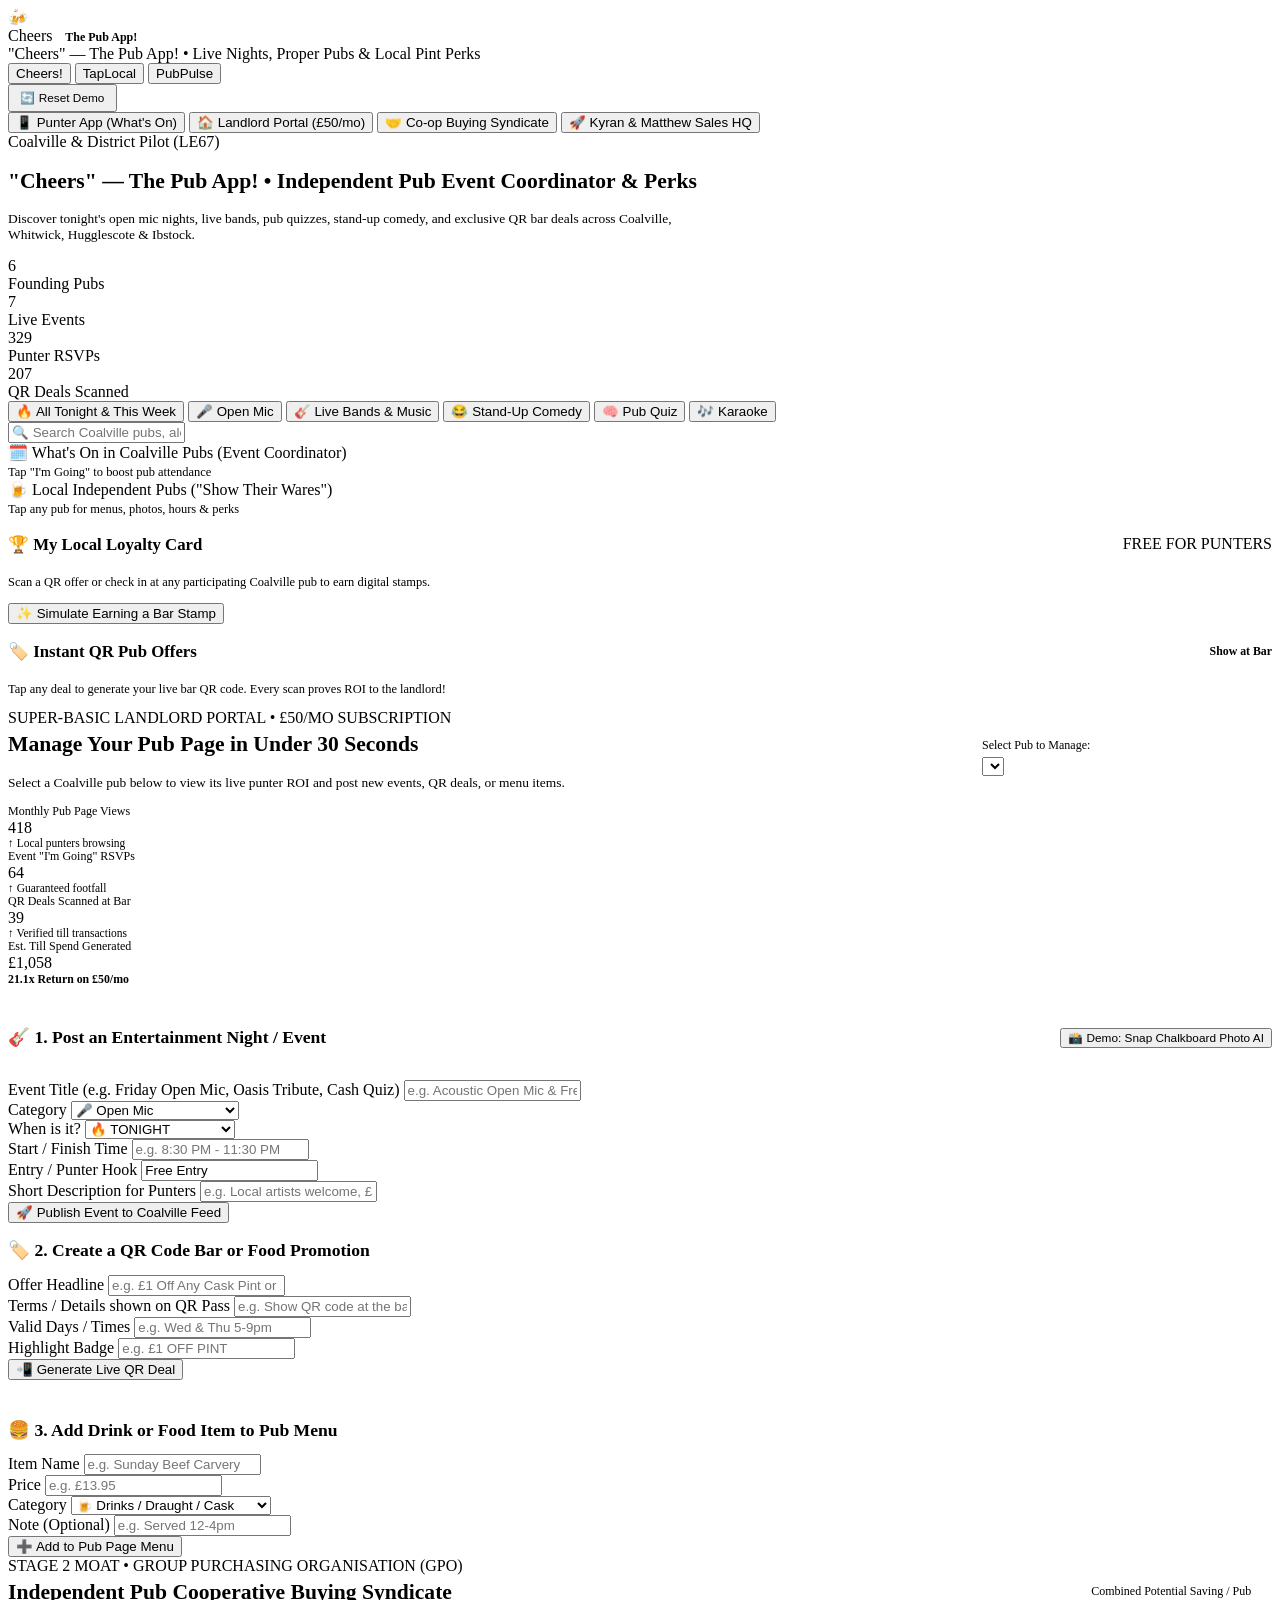
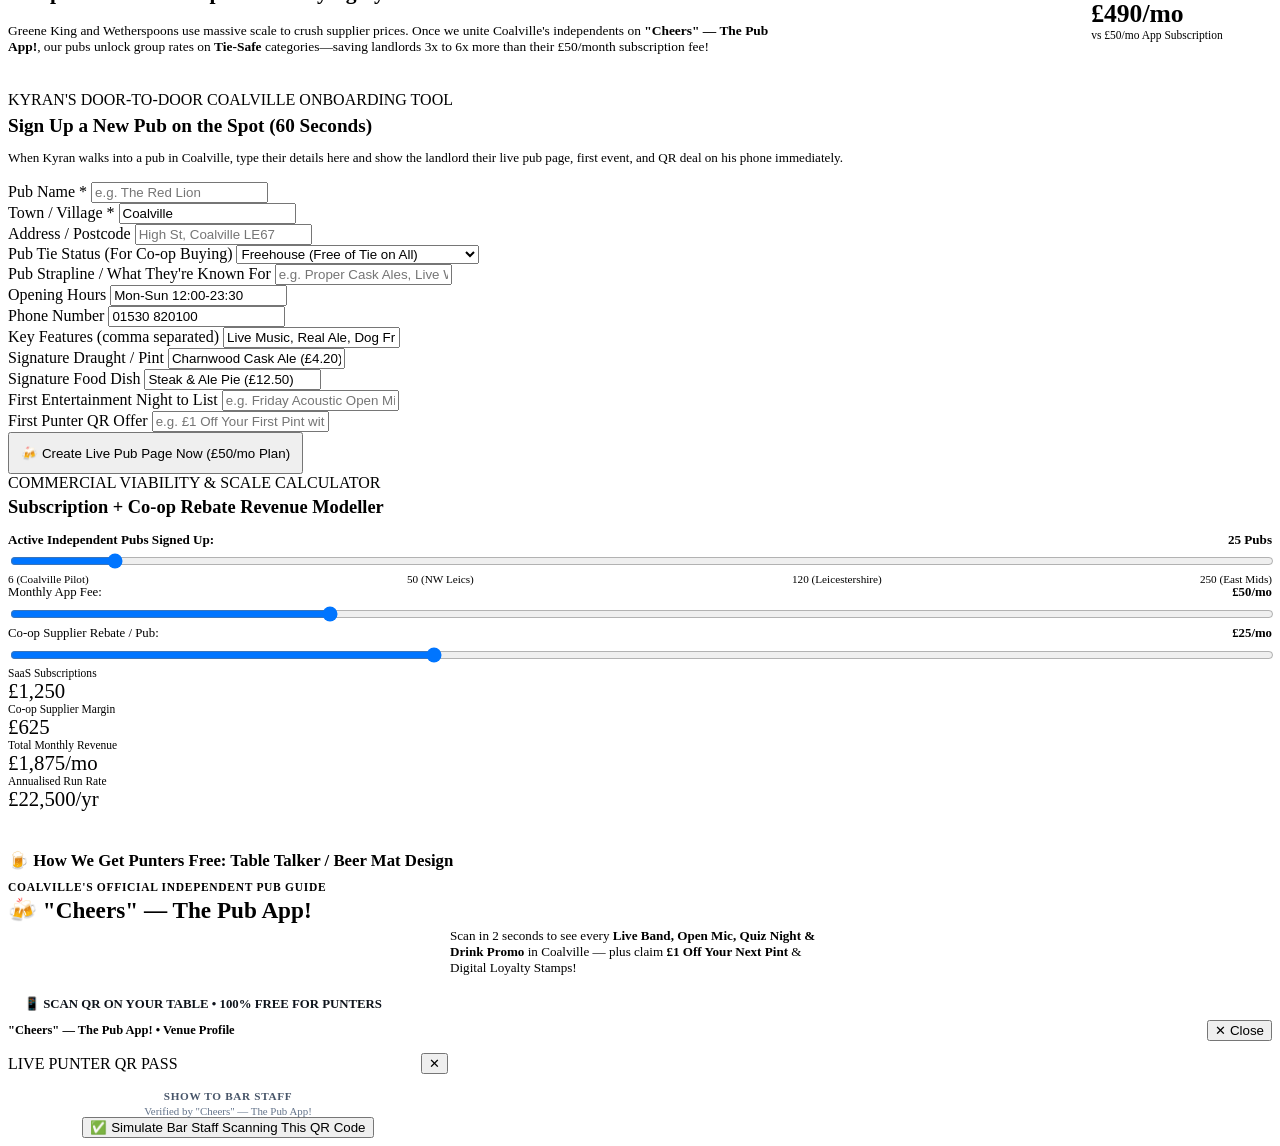
==== index.html @ 123e040e "Deploy index.html" ====
<!DOCTYPE html>
<html lang="en">
<head>
  <meta charset="UTF-8" />
  <meta name="viewport" content="width=device-width, initial-scale=1.0" />
  <title>"Cheers" — The Pub App! | Coalville Pilot Platform</title>
  <link rel="stylesheet" href="styles.css" />
</head>
<body>

  <!-- TOP NAVIGATION & BRAND SWITCHER -->
  <header class="topbar">
    <div class="topbar-inner">
      <div class="brand-cluster">
        <div class="brand-logo" id="brandIconBox">🍻</div>
        <div>
          <div class="brand-title">
            <span id="brandNameText">Cheers</span>
            <span style="font-size:0.75rem; background:var(--amber-soft); color:var(--amber); padding:0.15rem 0.55rem; border-radius:99px; font-weight:700;">
              The Pub App!
            </span>
          </div>
          <div class="brand-subtitle" id="brandSubtitleText">
            "Cheers" — The Pub App! • Live Nights, Proper Pubs & Local Pint Perks
          </div>
        </div>
        <div class="brand-switcher" title="Compare Brand Names Live">
          <button type="button" class="brand-pill active" data-brand="Cheers" onclick="switchBrand('Cheers')">Cheers!</button>
          <button type="button" class="brand-pill" data-brand="TapLocal" onclick="switchBrand('TapLocal')">TapLocal</button>
          <button type="button" class="brand-pill" data-brand="PubPulse" onclick="switchBrand('PubPulse')">PubPulse</button>
        </div>
        <button type="button" class="btn btn-outline" style="padding:0.3rem 0.65rem; font-size:0.74rem;" onclick="resetDemoData()" title="Reset demo pubs & events">
          🔄 Reset Demo
        </button>
      </div>

      <nav class="mode-tabs">
        <button type="button" class="mode-tab active" data-view="punter" onclick="switchView('punter')">
          📱 Punter App (What's On)
        </button>
        <button type="button" class="mode-tab" data-view="landlord" onclick="switchView('landlord')">
          🏠 Landlord Portal (£50/mo)
        </button>
        <button type="button" class="mode-tab" data-view="coop" onclick="switchView('coop')">
          🤝 Co-op Buying Syndicate
        </button>
        <button type="button" class="mode-tab" data-view="founder" onclick="switchView('founder')">
          🚀 Kyran & Matthew Sales HQ
        </button>
      </nav>
    </div>
  </header>

  <main class="container">

    <!-- PILOT LIVE METRICS BANNER -->
    <section class="pilot-banner">
      <div>
        <div class="pilot-badge">
          <span class="live-pulse"></span> Coalville & District Pilot (LE67)
        </div>
        <h1 style="font-size:1.35rem; font-weight:800;">
          "<span class="dynamic-brand-name">Cheers</span>" — The Pub App! • Independent Pub Event Coordinator & Perks
        </h1>
        <p style="font-size:0.84rem; color: var(--text-muted); max-width: 720px;">
          Discover tonight's open mic nights, live bands, pub quizzes, stand-up comedy, and exclusive QR bar deals across Coalville, Whitwick, Hugglescote & Ibstock.
        </p>
      </div>
      <div class="pilot-stats">
        <div class="pilot-stat">
          <div class="pilot-stat-val" id="metricPubs">6</div>
          <div class="pilot-stat-lbl">Founding Pubs</div>
        </div>
        <div class="pilot-stat">
          <div class="pilot-stat-val" id="metricEvents">7</div>
          <div class="pilot-stat-lbl">Live Events</div>
        </div>
        <div class="pilot-stat">
          <div class="pilot-stat-val" id="metricRsvps">329</div>
          <div class="pilot-stat-lbl">Punter RSVPs</div>
        </div>
        <div class="pilot-stat">
          <div class="pilot-stat-val" id="metricRedemptions">207</div>
          <div class="pilot-stat-lbl">QR Deals Scanned</div>
        </div>
      </div>
    </section>

    <!-- =========================================================
         VIEW 1: PUNTER APP (EVENTS, PUB DIRECTORY, QR DEALS, LOYALTY)
         ========================================================= -->
    <section id="view-punter" class="view-section active">
      <div class="punter-grid">

        <!-- Left Column: Events Coordinator & Pub Wares Directory -->
        <div>
          <div class="filter-bar">
            <div class="category-pills">
              <button type="button" class="cat-pill active" data-cat="ALL" onclick="filterByCategory('ALL')">🔥 All Tonight & This Week</button>
              <button type="button" class="cat-pill" data-cat="Open Mic" onclick="filterByCategory('Open Mic')">🎤 Open Mic</button>
              <button type="button" class="cat-pill" data-cat="Live" onclick="filterByCategory('Live')">🎸 Live Bands & Music</button>
              <button type="button" class="cat-pill" data-cat="Stand-Up" onclick="filterByCategory('Stand-Up')">😂 Stand-Up Comedy</button>
              <button type="button" class="cat-pill" data-cat="Quiz" onclick="filterByCategory('Quiz')">🧠 Pub Quiz</button>
              <button type="button" class="cat-pill" data-cat="Karaoke" onclick="filterByCategory('Karaoke')">🎶 Karaoke</button>
            </div>
            <input
              type="text"
              class="search-input"
              placeholder="🔍 Search Coalville pubs, ale, bands..."
              oninput="onSearchInput(this.value)"
            />
          </div>

          <div class="section-header">
            <div class="section-title">🗓️ What's On in Coalville Pubs (Event Coordinator)</div>
            <span style="font-size:0.78rem; color: var(--text-muted);">Tap "I'm Going" to boost pub attendance</span>
          </div>
          <div id="eventsContainer" class="events-list"></div>

          <div class="section-header">
            <div class="section-title">🍺 Local Independent Pubs ("Show Their Wares")</div>
            <span style="font-size:0.78rem; color: var(--text-muted);">Tap any pub for menus, photos, hours & perks</span>
          </div>
          <div id="pubsContainer" class="pubs-grid"></div>
        </div>

        <!-- Right Column: Digital Loyalty Stamp Card & Live QR Vouchers -->
        <aside>
          <div class="sidebar-card">
            <div style="display:flex; justify-content:space-between; align-items:center;">
              <h3 style="font-size:1.05rem;">🏆 My Local Loyalty Card</h3>
              <span class="day-badge">FREE FOR PUNTERS</span>
            </div>
            <p style="font-size:0.78rem; color: var(--text-muted); margin-top:0.25rem;">
              Scan a QR offer or check in at any participating Coalville pub to earn digital stamps.
            </p>
            <div id="stampGridBox" class="stamp-grid"></div>
            <div id="stampStatusText" style="font-size:0.8rem; font-weight:700; color: var(--amber); margin-bottom:0.75rem;"></div>
            <button type="button" class="btn btn-outline btn-block" onclick="addDemoStamp()">
              ✨ Simulate Earning a Bar Stamp
            </button>
          </div>

          <div class="sidebar-card">
            <div style="display:flex; justify-content:space-between; align-items:center;">
              <h3 style="font-size:1.05rem;">🏷️ Instant QR Pub Offers</h3>
              <span style="font-size:0.74rem; color: var(--emerald); font-weight:700;">Show at Bar</span>
            </div>
            <p style="font-size:0.78rem; color: var(--text-muted); margin-top:0.2rem;">
              Tap any deal to generate your live bar QR code. Every scan proves ROI to the landlord!
            </p>
            <div id="dealsSidebarList"></div>
          </div>
        </aside>

      </div>
    </section>

    <!-- =========================================================
         VIEW 2: LANDLORD PORTAL (30-SECOND UPLOADER & ROI TRACKER)
         ========================================================= -->
    <section id="view-landlord" class="view-section">
      <div class="panel-card" style="margin-bottom:1.4rem;">
        <div style="display:flex; flex-wrap:wrap; justify-content:space-between; align-items:center; gap:1rem;">
          <div>
            <span class="day-badge">SUPER-BASIC LANDLORD PORTAL • £50/MO SUBSCRIPTION</span>
            <h2 style="font-size:1.35rem; margin-top:0.3rem;">Manage Your Pub Page in Under 30 Seconds</h2>
            <p style="font-size:0.84rem; color: var(--text-muted);">
              Select a Coalville pub below to view its live punter ROI and post new events, QR deals, or menu items.
            </p>
          </div>
          <div style="min-width:290px;">
            <label style="font-size:0.75rem; color:var(--text-muted); display:block; margin-bottom:0.25rem;">Select Pub to Manage:</label>
            <select id="landlordPubSelect" class="form-control" onchange="onSelectLandlordPub(this.value)"></select>
          </div>
        </div>

        <div class="roi-grid">
          <div class="roi-box">
            <div style="font-size:0.75rem; color:var(--text-muted);">Monthly Pub Page Views</div>
            <div class="roi-val" id="llViews">418</div>
            <div style="font-size:0.72rem; color:var(--emerald);">↑ Local punters browsing</div>
          </div>
          <div class="roi-box">
            <div style="font-size:0.75rem; color:var(--text-muted);">Event "I'm Going" RSVPs</div>
            <div class="roi-val" id="llRsvps">64</div>
            <div style="font-size:0.72rem; color:var(--emerald);">↑ Guaranteed footfall</div>
          </div>
          <div class="roi-box">
            <div style="font-size:0.75rem; color:var(--text-muted);">QR Deals Scanned at Bar</div>
            <div class="roi-val" id="llRedemptions">39</div>
            <div style="font-size:0.72rem; color:var(--emerald);">↑ Verified till transactions</div>
          </div>
          <div class="roi-box" style="border-color: var(--amber);">
            <div style="font-size:0.75rem; color:var(--text-muted);">Est. Till Spend Generated</div>
            <div class="roi-val" id="llEstSpend">£1,058</div>
            <div style="font-size:0.74rem; font-weight:700; color:var(--amber);" id="llRoiBadge">21.1x Return on £50/mo</div>
          </div>
        </div>
      </div>

      <div class="dashboard-grid">
        <!-- Form 1: Post Entertainment Night -->
        <div class="panel-card">
          <div style="display:flex; justify-content:space-between; align-items:center; margin-bottom:0.85rem;">
            <h3 style="font-size:1.1rem;">🎸 1. Post an Entertainment Night / Event</h3>
            <button type="button" class="btn btn-outline" style="font-size:0.74rem;" onclick="autoFillChalkboardDemo()">
              📸 Demo: Snap Chalkboard Photo AI
            </button>
          </div>
          <form onsubmit="submitNewEvent(event)">
            <div class="form-group">
              <label>Event Title (e.g. Friday Open Mic, Oasis Tribute, Cash Quiz)</label>
              <input type="text" id="evTitle" class="form-control" placeholder="e.g. Acoustic Open Mic & Free Performer Pint" required />
            </div>
            <div class="form-row">
              <div class="form-group">
                <label>Category</label>
                <select id="evCategory" class="form-control">
                  <option value="Open Mic">🎤 Open Mic</option>
                  <option value="Live Bands">🎸 Live Bands</option>
                  <option value="Live Music">🎶 Acoustic / Live Music</option>
                  <option value="Stand-Up">😂 Stand-Up Comedy</option>
                  <option value="Pub Quiz">🧠 Pub Quiz</option>
                  <option value="Karaoke">🎤 Karaoke Night</option>
                </select>
              </div>
              <div class="form-group">
                <label>When is it?</label>
                <select id="evDayTag" class="form-control">
                  <option value="TONIGHT">🔥 TONIGHT</option>
                  <option value="TOMORROW">📅 TOMORROW</option>
                  <option value="THURSDAY">🗓️ THIS THURSDAY</option>
                  <option value="FRIDAY">🎉 THIS FRIDAY</option>
                  <option value="SATURDAY">🍻 THIS SATURDAY</option>
                  <option value="SUNDAY">☀️ THIS SUNDAY</option>
                </select>
              </div>
            </div>
            <div class="form-row">
              <div class="form-group">
                <label>Start / Finish Time</label>
                <input type="text" id="evTime" class="form-control" placeholder="e.g. 8:30 PM - 11:30 PM" required />
              </div>
              <div class="form-group">
                <label>Entry / Punter Hook</label>
                <input type="text" id="evEntry" class="form-control" placeholder="e.g. Free Entry" value="Free Entry" />
              </div>
            </div>
            <div class="form-group">
              <label>Short Description for Punters</label>
              <input type="text" id="evDesc" class="form-control" placeholder="e.g. Local artists welcome, £3.80 guest ales all night!" required />
            </div>
            <button type="submit" class="btn btn-amber btn-block">🚀 Publish Event to Coalville Feed</button>
          </form>
        </div>

        <!-- Form 2: Post QR Deal + Update Menu -->
        <div style="display:flex; flex-direction:column; gap:1.4rem;">
          <div class="panel-card">
            <h3 style="font-size:1.1rem; margin-bottom:0.85rem;">🏷️ 2. Create a QR Code Bar or Food Promotion</h3>
            <form onsubmit="submitNewDeal(event)">
              <div class="form-group">
                <label>Offer Headline</label>
                <input type="text" id="dlTitle" class="form-control" placeholder="e.g. £1 Off Any Cask Pint or 2-for-£15 Steak Night" required />
              </div>
              <div class="form-group">
                <label>Terms / Details shown on QR Pass</label>
                <input type="text" id="dlSubtitle" class="form-control" placeholder="e.g. Show QR code at the bar between 5pm and 9pm" required />
              </div>
              <div class="form-row">
                <div class="form-group">
                  <label>Valid Days / Times</label>
                  <input type="text" id="dlValidDays" class="form-control" placeholder="e.g. Wed & Thu 5-9pm" required />
                </div>
                <div class="form-group">
                  <label>Highlight Badge</label>
                  <input type="text" id="dlBadge" class="form-control" placeholder="e.g. £1 OFF PINT" required />
                </div>
              </div>
              <button type="submit" class="btn btn-emerald btn-block">📲 Generate Live QR Deal</button>
            </form>
          </div>

          <div class="panel-card">
            <h3 style="font-size:1.1rem; margin-bottom:0.85rem;">🍔 3. Add Drink or Food Item to Pub Menu</h3>
            <form onsubmit="submitNewMenuItem(event)">
              <div class="form-row">
                <div class="form-group">
                  <label>Item Name</label>
                  <input type="text" id="mnName" class="form-control" placeholder="e.g. Sunday Beef Carvery" required />
                </div>
                <div class="form-group">
                  <label>Price</label>
                  <input type="text" id="mnPrice" class="form-control" placeholder="e.g. £13.95" required />
                </div>
              </div>
              <div class="form-row">
                <div class="form-group">
                  <label>Category</label>
                  <select id="mnCategory" class="form-control">
                    <option value="Drinks">🍺 Drinks / Draught / Cask</option>
                    <option value="Food">🍽️ Food / Mains / Bar Snacks</option>
                  </select>
                </div>
                <div class="form-group">
                  <label>Note (Optional)</label>
                  <input type="text" id="mnNote" class="form-control" placeholder="e.g. Served 12-4pm" />
                </div>
              </div>
              <button type="submit" class="btn btn-outline btn-block">➕ Add to Pub Page Menu</button>
            </form>
          </div>
        </div>
      </div>
    </section>

    <!-- =========================================================
         VIEW 3: COOPERATIVE BUYING SYNDICATE (INPUT COST REDUCTION)
         ========================================================= -->
    <section id="view-coop" class="view-section">
      <div class="panel-card" style="margin-bottom:1.4rem;">
        <div style="display:flex; flex-wrap:wrap; justify-content:space-between; align-items:center; gap:1rem;">
          <div>
            <span class="day-badge">STAGE 2 MOAT • GROUP PURCHASING ORGANISATION (GPO)</span>
            <h2 style="font-size:1.35rem; margin-top:0.3rem;">Independent Pub Cooperative Buying Syndicate</h2>
            <p style="font-size:0.84rem; color: var(--text-muted); max-width:780px;">
              Greene King and Wetherspoons use massive scale to crush supplier prices. Once we unite Coalville's independents on <strong>"<span class="dynamic-brand-name">Cheers</span>" — The Pub App!</strong>, our pubs unlock group rates on <strong>Tie-Safe</strong> categories—saving landlords 3x to 6x more than their £50/month subscription fee!
            </p>
          </div>
          <div class="pilot-stat" style="border-color:var(--emerald); padding:0.85rem 1.3rem;">
            <div style="font-size:0.75rem; color:var(--text-muted);">Combined Potential Saving / Pub</div>
            <div style="font-size:1.6rem; font-weight:800; color:var(--emerald);" id="coopPotentialTotal">£490/mo</div>
            <div style="font-size:0.72rem; color:var(--amber);">vs £50/mo App Subscription</div>
          </div>
        </div>
      </div>

      <div id="coopDealsGrid" class="events-list"></div>
    </section>

    <!-- =========================================================
         VIEW 4: FOUNDER & KYRAN SALES HQ (DOOR-TO-DOOR TOOLKIT)
         ========================================================= -->
    <section id="view-founder" class="view-section">
      <div class="dashboard-grid">

        <!-- Left: 60-Second Door-to-Door Pub Onboarding Form -->
        <div class="panel-card">
          <span class="day-badge">KYRAN'S DOOR-TO-DOOR COALVILLE ONBOARDING TOOL</span>
          <h3 style="font-size:1.2rem; margin:0.4rem 0;">Sign Up a New Pub on the Spot (60 Seconds)</h3>
          <p style="font-size:0.82rem; color: var(--text-muted); margin-bottom:1rem;">
            When Kyran walks into a pub in Coalville, type their details here and show the landlord their live pub page, first event, and QR deal on his phone immediately.
          </p>
          <form onsubmit="submitOnboardPub(event)">
            <div class="form-row">
              <div class="form-group">
                <label>Pub Name *</label>
                <input type="text" id="obName" class="form-control" placeholder="e.g. The Red Lion" required />
              </div>
              <div class="form-group">
                <label>Town / Village *</label>
                <input type="text" id="obArea" class="form-control" value="Coalville" required />
              </div>
            </div>
            <div class="form-row">
              <div class="form-group">
                <label>Address / Postcode</label>
                <input type="text" id="obAddress" class="form-control" placeholder="High St, Coalville LE67" />
              </div>
              <div class="form-group">
                <label>Pub Tie Status (For Co-op Buying)</label>
                <select id="obTieStatus" class="form-control">
                  <option value="Freehouse">Freehouse (Free of Tie on All)</option>
                  <option value="PubCo Tied (Free on Ancillaries)">PubCo Tied (Free on Gas/Food/Acts)</option>
                </select>
              </div>
            </div>
            <div class="form-group">
              <label>Pub Strapline / What They're Known For</label>
              <input type="text" id="obTagline" class="form-control" placeholder="e.g. Proper Cask Ales, Live Weekend Bands & Beer Garden" />
            </div>
            <div class="form-row">
              <div class="form-group">
                <label>Opening Hours</label>
                <input type="text" id="obHours" class="form-control" value="Mon-Sun 12:00-23:30" />
              </div>
              <div class="form-group">
                <label>Phone Number</label>
                <input type="text" id="obPhone" class="form-control" value="01530 820100" />
              </div>
            </div>
            <div class="form-group">
              <label>Key Features (comma separated)</label>
              <input type="text" id="obTags" class="form-control" value="Live Music, Real Ale, Dog Friendly, Beer Garden" />
            </div>
            <div class="form-row">
              <div class="form-group">
                <label>Signature Draught / Pint</label>
                <input type="text" id="obDrink" class="form-control" value="Charnwood Cask Ale (£4.20)" />
              </div>
              <div class="form-group">
                <label>Signature Food Dish</label>
                <input type="text" id="obFood" class="form-control" value="Steak & Ale Pie (£12.50)" />
              </div>
            </div>
            <div class="form-row">
              <div class="form-group">
                <label>First Entertainment Night to List</label>
                <input type="text" id="obFirstEvent" class="form-control" placeholder="e.g. Friday Acoustic Open Mic at 8:30pm" />
              </div>
              <div class="form-group">
                <label>First Punter QR Offer</label>
                <input type="text" id="obFirstDeal" class="form-control" placeholder="e.g. £1 Off Your First Pint with App QR" />
              </div>
            </div>
            <button type="submit" class="btn btn-amber btn-block" style="padding:0.7rem;">
              🍻 Create Live Pub Page Now (£50/mo Plan)
            </button>
          </form>
        </div>

        <!-- Right: Business Model & Beer Mat QR Preview -->
        <div style="display:flex; flex-direction:column; gap:1.4rem;">
          <div class="panel-card">
            <span class="day-badge">COMMERCIAL VIABILITY & SCALE CALCULATOR</span>
            <h3 style="font-size:1.15rem; margin:0.35rem 0 0.85rem;">Subscription + Co-op Rebate Revenue Modeller</h3>

            <div class="form-group">
              <div style="display:flex; justify-content:space-between; font-size:0.82rem; font-weight:700;">
                <span>Active Independent Pubs Signed Up:</span>
                <span style="color:var(--amber);" id="calcPubsLabel">25 Pubs</span>
              </div>
              <input type="range" id="calcPubsSlider" min="6" max="250" value="25" style="width:100%; margin-top:0.35rem;" oninput="updateRevenueCalculator()" />
              <div style="display:flex; justify-content:space-between; font-size:0.7rem; color:var(--text-muted);">
                <span>6 (Coalville Pilot)</span>
                <span>50 (NW Leics)</span>
                <span>120 (Leicestershire)</span>
                <span>250 (East Mids)</span>
              </div>
            </div>

            <div class="form-row">
              <div class="form-group">
                <div style="display:flex; justify-content:space-between; font-size:0.8rem;">
                  <span>Monthly App Fee:</span>
                  <strong style="color:var(--amber);" id="calcFeeLabel">£50/mo</strong>
                </div>
                <input type="range" id="calcFeeSlider" min="35" max="95" step="5" value="50" style="width:100%; margin-top:0.35rem;" oninput="updateRevenueCalculator()" />
              </div>
              <div class="form-group">
                <div style="display:flex; justify-content:space-between; font-size:0.8rem;">
                  <span>Co-op Supplier Rebate / Pub:</span>
                  <strong style="color:var(--emerald);" id="calcCoopLabel">£25/mo</strong>
                </div>
                <input type="range" id="calcCoopSlider" min="0" max="75" step="5" value="25" style="width:100%; margin-top:0.35rem;" oninput="updateRevenueCalculator()" />
              </div>
            </div>

            <div class="roi-grid" style="margin-bottom:0;">
              <div class="roi-box">
                <div style="font-size:0.72rem; color:var(--text-muted);">SaaS Subscriptions</div>
                <div class="roi-val" id="revMonthlySubs" style="font-size:1.3rem;">£1,250</div>
              </div>
              <div class="roi-box">
                <div style="font-size:0.72rem; color:var(--text-muted);">Co-op Supplier Margin</div>
                <div class="roi-val" id="revMonthlyCoop" style="font-size:1.3rem; color:var(--emerald);">£625</div>
              </div>
              <div class="roi-box">
                <div style="font-size:0.72rem; color:var(--text-muted);">Total Monthly Revenue</div>
                <div class="roi-val" id="revMonthlyTotal" style="font-size:1.3rem;">£1,875/mo</div>
              </div>
              <div class="roi-box" style="border-color:var(--amber);">
                <div style="font-size:0.72rem; color:var(--text-muted);">Annualised Run Rate</div>
                <div class="roi-val" id="revAnnualTotal" style="font-size:1.3rem;">£22,500/yr</div>
              </div>
            </div>
          </div>

          <!-- Printable Beer Mat / Table Tent Preview -->
          <div class="panel-card">
            <h3 style="font-size:1.05rem; margin-bottom:0.65rem;">🍺 How We Get Punters Free: Table Talker / Beer Mat Design</h3>
            <div class="tent-preview">
              <div style="font-size:0.72rem; font-weight:800; color:var(--amber); letter-spacing:0.06em;">
                COALVILLE'S OFFICIAL INDEPENDENT PUB GUIDE
              </div>
              <div style="font-size:1.45rem; font-weight:900; margin:0.25rem 0;">
                🍻 "<span class="dynamic-brand-name">Cheers</span>" — The Pub App!
              </div>
              <p style="font-size:0.82rem; color:var(--text-muted); max-width:380px; margin:0 auto 0.75rem;">
                Scan in 2 seconds to see every <strong>Live Band, Open Mic, Quiz Night & Drink Promo</strong> in Coalville — plus claim <strong>£1 Off Your Next Pint</strong> & Digital Loyalty Stamps!
              </p>
              <div style="display:inline-block; background:#fff; color:#0f141c; padding:0.5rem 1rem; border-radius:10px; font-weight:800; font-size:0.8rem;">
                📱 SCAN QR ON YOUR TABLE • 100% FREE FOR PUNTERS
              </div>
            </div>
          </div>
        </div>

      </div>
    </section>

  </main>

  <!-- MODAL 1: PUB FULL PROFILE & MENU -->
  <div id="pubModal" class="modal-backdrop" onclick="if(event.target===this) closeModal('pubModal')">
    <div class="modal-card">
      <div style="display:flex; justify-content:space-between; align-items:center; margin-bottom:0.75rem;">
        <span style="font-size:0.78rem; font-weight:700; color:var(--amber);">"<span class="dynamic-brand-name">Cheers</span>" — The Pub App! • Venue Profile</span>
        <button type="button" class="btn btn-outline" onclick="closeModal('pubModal')">✕ Close</button>
      </div>
      <div id="pubModalContent"></div>
    </div>
  </div>

  <!-- MODAL 2: LIVE QR VOUCHER & BAR SCANNER SIMULATOR -->
  <div id="qrModal" class="modal-backdrop" onclick="if(event.target===this) closeModal('qrModal')">
    <div class="modal-card" style="max-width:440px; text-align:center;">
      <div style="display:flex; justify-content:space-between; align-items:center;">
        <span class="day-badge"><span class="live-pulse"></span> LIVE PUNTER QR PASS</span>
        <button type="button" class="btn btn-outline" onclick="closeModal('qrModal')">✕</button>
      </div>

      <h3 id="qrModalPubName" style="margin-top:0.75rem; color:var(--amber); font-size:1rem;"></h3>
      <h2 id="qrModalDealTitle" style="font-size:1.25rem; margin:0.25rem 0;"></h2>
      <p id="qrModalDealSub" style="font-size:0.82rem; color:var(--text-muted);"></p>

      <div class="qr-box">
        <div style="font-size:0.7rem; font-weight:800; letter-spacing:0.06em; color:#475569;">SHOW TO BAR STAFF</div>
        <div id="qrMatrixVisual" class="qr-matrix"></div>
        <div id="qrModalCodeText" style="font-family:monospace; font-size:1.2rem; font-weight:900; letter-spacing:0.08em;"></div>
        <div style="font-size:0.68rem; color:#64748b; margin-top:0.2rem;">Verified by "Cheers" — The Pub App!</div>
      </div>

      <div id="qrRedeemFeedback" style="display:none; background:var(--emerald-soft); border:1px solid var(--emerald); color:#a7f3d0; padding:0.75rem; border-radius:10px; font-size:0.8rem; margin-bottom:0.85rem;"></div>

      <button type="button" class="btn btn-emerald btn-block" onclick="simulateBarScan()">
        ✅ Simulate Bar Staff Scanning This QR Code
      </button>
    </div>
  </div>

  <script src="app.js"></script>
</body>
</html>
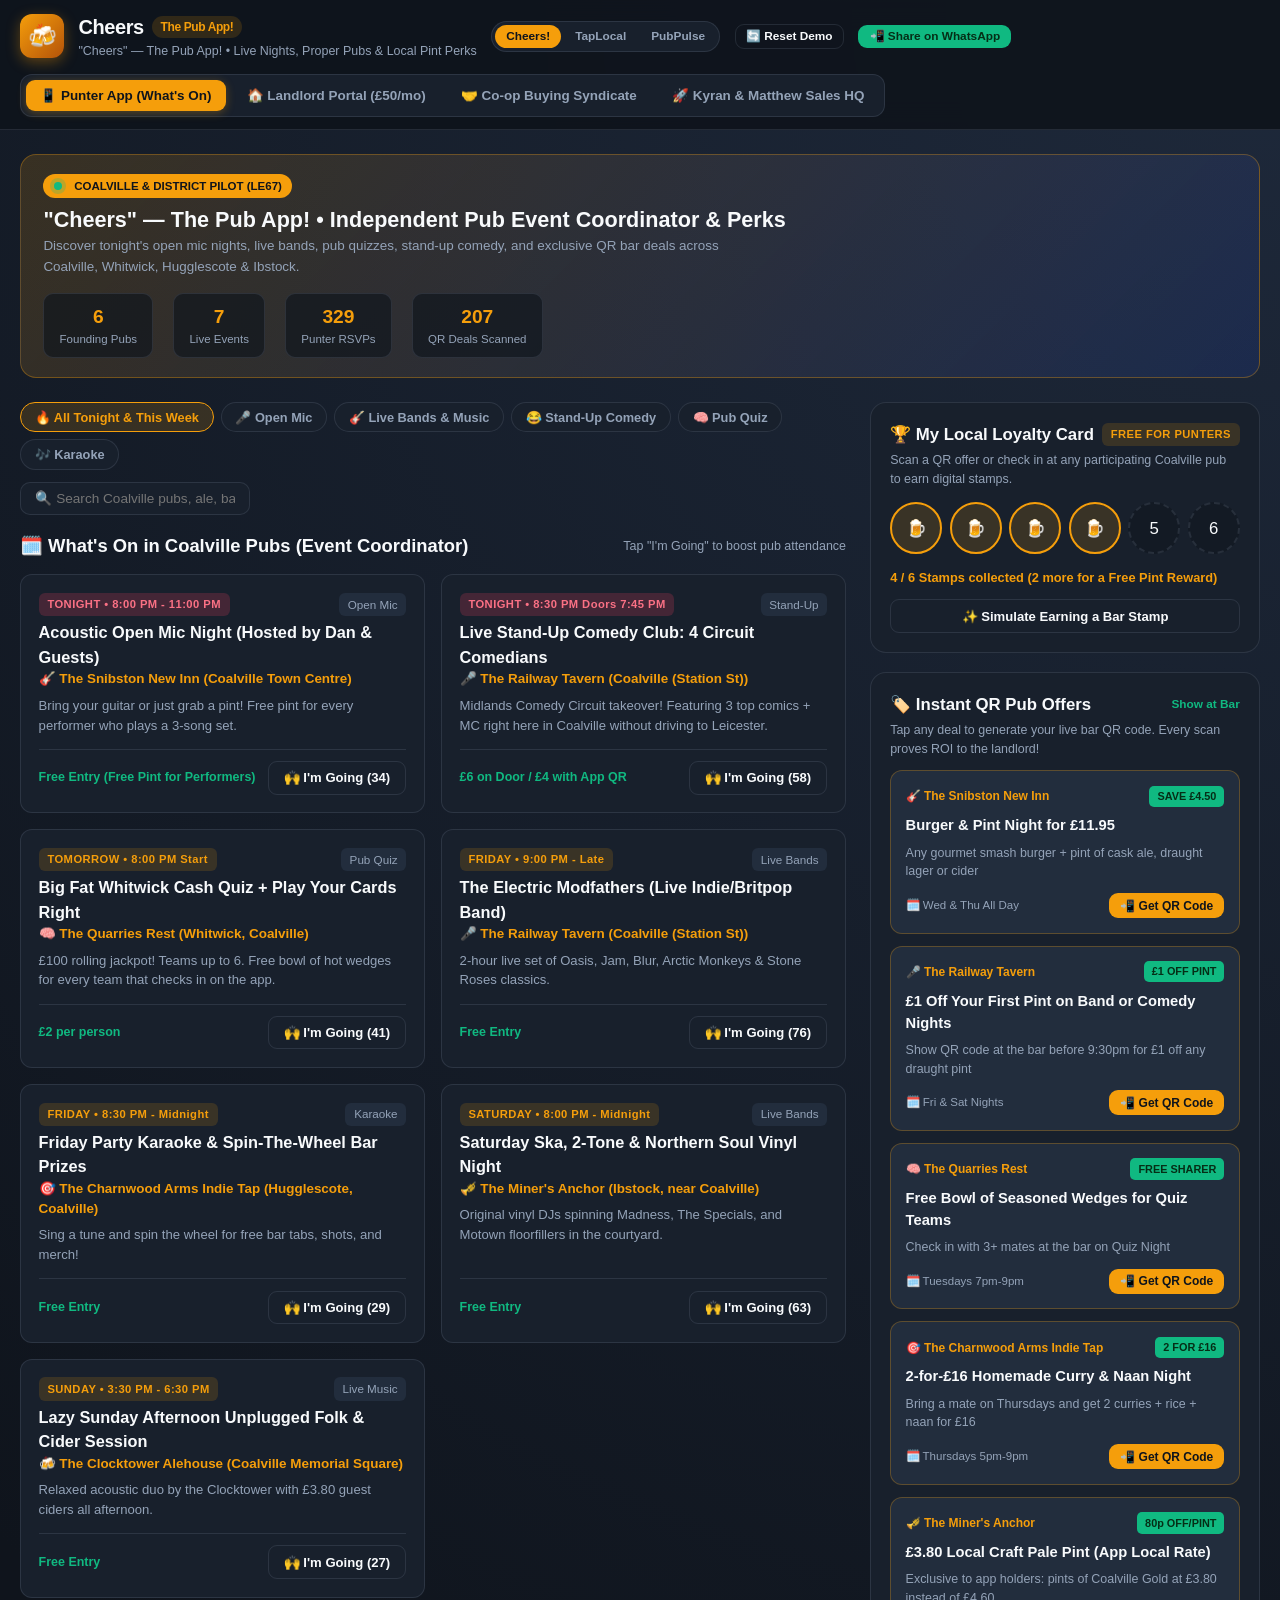
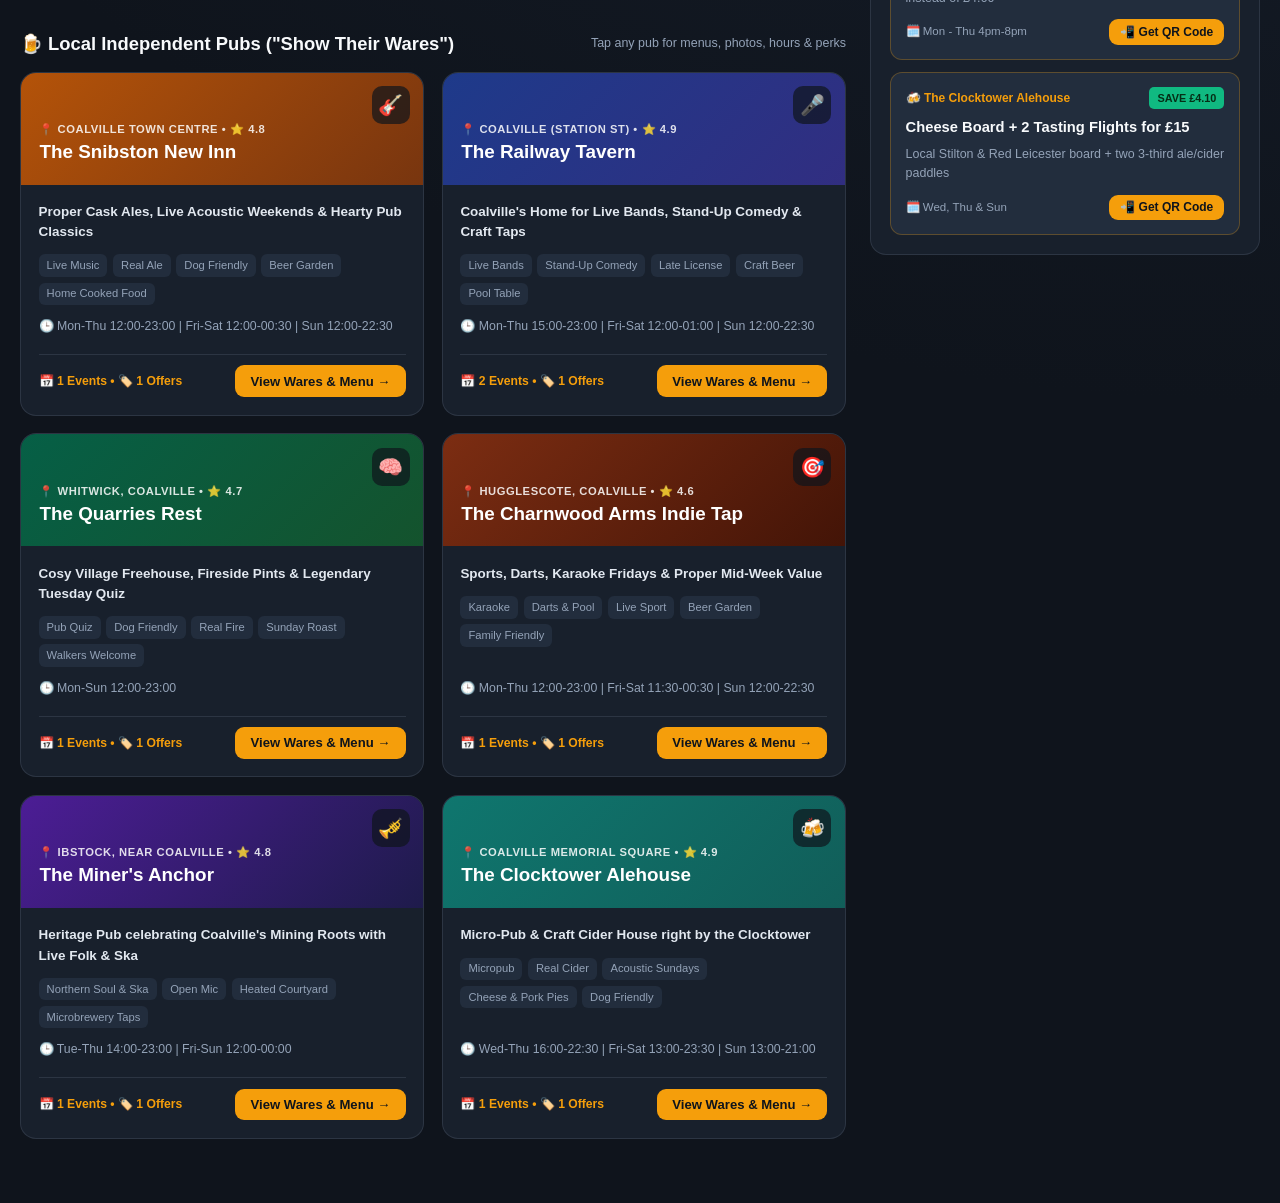
==== commit 2451491a: "Add WhatsApp share button to index.html" ====
--- a/index.html
+++ b/index.html
@@ -31,6 +31,9 @@
         </div>
         <button type="button" class="btn btn-outline" style="padding:0.3rem 0.65rem; font-size:0.74rem;" onclick="resetDemoData()" title="Reset demo pubs & events">
           🔄 Reset Demo
+        </button>
+        <button type="button" class="btn btn-emerald" style="padding:0.3rem 0.7rem; font-size:0.74rem;" onclick="shareOnWhatsApp()" title="Send link via WhatsApp">
+          📲 Share on WhatsApp
         </button>
       </div>
 
--- a/styles.css
+++ b/styles.css
@@ -0,0 +1,786 @@
+:root {
+  --bg-dark: #0f141c;
+  --bg-card: #18202c;
+  --bg-elevated: #222d3d;
+  --bg-glass: rgba(24, 32, 44, 0.88);
+  --amber: #f59e0b;
+  --amber-hover: #d97706;
+  --amber-soft: rgba(245, 158, 11, 0.15);
+  --emerald: #10b981;
+  --emerald-soft: rgba(16, 185, 129, 0.15);
+  --rose: #f43f5e;
+  --indigo: #6366f1;
+  --text-main: #f8fafc;
+  --text-muted: #94a3b8;
+  --border: rgba(148, 163, 184, 0.16);
+  --radius-lg: 16px;
+  --radius-md: 12px;
+  --shadow: 0 12px 32px rgba(0, 0, 0, 0.35);
+}
+
+* {
+  box-sizing: border-box;
+  margin: 0;
+  padding: 0;
+}
+
+body {
+  font-family: -apple-system, BlinkMacSystemFont, "Segoe UI", Roboto, Inter, sans-serif;
+  background: radial-gradient(circle at top right, #1e293b 0%, #0f141c 65%);
+  color: var(--text-main);
+  min-height: 100vh;
+  line-height: 1.5;
+}
+
+/* Top Brand & Mode Bar */
+.topbar {
+  position: sticky;
+  top: 0;
+  z-index: 100;
+  background: rgba(15, 20, 28, 0.92);
+  backdrop-filter: blur(14px);
+  border-bottom: 1px solid var(--border);
+  padding: 0.75rem 1.25rem;
+}
+
+.topbar-inner {
+  max-width: 1360px;
+  margin: 0 auto;
+  display: flex;
+  flex-wrap: wrap;
+  align-items: center;
+  justify-content: space-between;
+  gap: 0.85rem;
+}
+
+.brand-cluster {
+  display: flex;
+  align-items: center;
+  gap: 0.9rem;
+}
+
+.brand-logo {
+  width: 44px;
+  height: 44px;
+  border-radius: 12px;
+  background: linear-gradient(135deg, var(--amber) 0%, #b45309 100%);
+  display: flex;
+  align-items: center;
+  justify-content: center;
+  font-size: 1.45rem;
+  box-shadow: 0 4px 14px rgba(245, 158, 11, 0.35);
+}
+
+.brand-title {
+  font-size: 1.25rem;
+  font-weight: 800;
+  letter-spacing: -0.02em;
+  display: flex;
+  align-items: center;
+  gap: 0.5rem;
+}
+
+.brand-subtitle {
+  font-size: 0.78rem;
+  color: var(--text-muted);
+}
+
+.brand-switcher {
+  display: inline-flex;
+  align-items: center;
+  background: var(--bg-card);
+  border: 1px solid var(--border);
+  border-radius: 999px;
+  padding: 0.2rem;
+  gap: 0.2rem;
+}
+
+.brand-pill {
+  background: transparent;
+  color: var(--text-muted);
+  border: none;
+  padding: 0.28rem 0.68rem;
+  border-radius: 999px;
+  font-size: 0.74rem;
+  font-weight: 700;
+  cursor: pointer;
+  transition: all 0.18s ease;
+}
+
+.brand-pill.active {
+  background: var(--amber);
+  color: #0f141c;
+}
+
+/* Main Mode Navigation */
+.mode-tabs {
+  display: flex;
+  flex-wrap: wrap;
+  gap: 0.4rem;
+  background: var(--bg-card);
+  padding: 0.3rem;
+  border-radius: 12px;
+  border: 1px solid var(--border);
+}
+
+.mode-tab {
+  border: none;
+  background: transparent;
+  color: var(--text-muted);
+  padding: 0.5rem 0.9rem;
+  border-radius: 9px;
+  font-size: 0.84rem;
+  font-weight: 600;
+  cursor: pointer;
+  display: flex;
+  align-items: center;
+  gap: 0.45rem;
+  transition: all 0.18s ease;
+}
+
+.mode-tab:hover {
+  color: var(--text-main);
+}
+
+.mode-tab.active {
+  background: var(--amber);
+  color: #0f141c;
+  font-weight: 700;
+  box-shadow: 0 2px 10px rgba(245, 158, 11, 0.3);
+}
+
+/* Main Container */
+.container {
+  max-width: 1360px;
+  margin: 0 auto;
+  padding: 1.5rem 1.25rem 4rem;
+}
+
+.view-section {
+  display: none;
+  animation: fadeIn 0.22s ease;
+}
+
+.view-section.active {
+  display: block;
+}
+
+@keyframes fadeIn {
+  from { opacity: 0; transform: translateY(4px); }
+  to { opacity: 1; transform: translateY(0); }
+}
+
+/* Hero Banner */
+.pilot-banner {
+  background: linear-gradient(135deg, rgba(245, 158, 11, 0.16) 0%, rgba(30, 58, 138, 0.28) 100%);
+  border: 1px solid rgba(245, 158, 11, 0.32);
+  border-radius: var(--radius-lg);
+  padding: 1.15rem 1.4rem;
+  margin-bottom: 1.5rem;
+  display: flex;
+  flex-wrap: wrap;
+  align-items: center;
+  justify-content: space-between;
+  gap: 1rem;
+}
+
+.pilot-badge {
+  display: inline-flex;
+  align-items: center;
+  gap: 0.4rem;
+  background: var(--amber);
+  color: #0f141c;
+  font-size: 0.72rem;
+  font-weight: 800;
+  text-transform: uppercase;
+  padding: 0.22rem 0.65rem;
+  border-radius: 999px;
+  margin-bottom: 0.35rem;
+}
+
+.pilot-stats {
+  display: flex;
+  gap: 1.25rem;
+  flex-wrap: wrap;
+}
+
+.pilot-stat {
+  background: rgba(15, 20, 28, 0.65);
+  border: 1px solid var(--border);
+  padding: 0.55rem 0.95rem;
+  border-radius: 10px;
+  text-align: center;
+}
+
+.pilot-stat-val {
+  font-size: 1.2rem;
+  font-weight: 800;
+  color: var(--amber);
+}
+
+.pilot-stat-lbl {
+  font-size: 0.72rem;
+  color: var(--text-muted);
+}
+
+/* Punter View Layout */
+.punter-grid {
+  display: grid;
+  grid-template-columns: 1fr 390px;
+  gap: 1.5rem;
+  align-items: start;
+}
+
+@media (max-width: 1024px) {
+  .punter-grid {
+    grid-template-columns: 1fr;
+  }
+}
+
+/* Filter Bar */
+.filter-bar {
+  display: flex;
+  flex-wrap: wrap;
+  align-items: center;
+  justify-content: space-between;
+  gap: 0.75rem;
+  margin-bottom: 1.1rem;
+}
+
+.category-pills {
+  display: flex;
+  flex-wrap: wrap;
+  gap: 0.45rem;
+}
+
+.cat-pill {
+  background: var(--bg-card);
+  border: 1px solid var(--border);
+  color: var(--text-muted);
+  padding: 0.42rem 0.85rem;
+  border-radius: 999px;
+  font-size: 0.8rem;
+  font-weight: 600;
+  cursor: pointer;
+  transition: all 0.16s ease;
+}
+
+.cat-pill:hover, .cat-pill.active {
+  background: var(--amber-soft);
+  color: var(--amber);
+  border-color: var(--amber);
+}
+
+.search-input {
+  background: var(--bg-card);
+  border: 1px solid var(--border);
+  color: var(--text-main);
+  padding: 0.5rem 0.9rem;
+  border-radius: 10px;
+  font-size: 0.85rem;
+  min-width: 230px;
+}
+
+/* Section Headers */
+.section-header {
+  display: flex;
+  align-items: center;
+  justify-content: space-between;
+  margin-bottom: 0.9rem;
+}
+
+.section-title {
+  font-size: 1.15rem;
+  font-weight: 700;
+  display: flex;
+  align-items: center;
+  gap: 0.5rem;
+}
+
+/* Event Cards */
+.events-list {
+  display: grid;
+  grid-template-columns: repeat(auto-fill, minmax(310px, 1fr));
+  gap: 1rem;
+  margin-bottom: 2rem;
+}
+
+.event-card {
+  background: var(--bg-card);
+  border: 1px solid var(--border);
+  border-radius: var(--radius-md);
+  padding: 1.1rem;
+  display: flex;
+  flex-direction: column;
+  justify-content: space-between;
+  gap: 0.85rem;
+  transition: transform 0.18s ease, border-color 0.18s ease;
+}
+
+.event-card:hover {
+  transform: translateY(-2px);
+  border-color: rgba(245, 158, 11, 0.45);
+}
+
+.event-top {
+  display: flex;
+  align-items: center;
+  justify-content: space-between;
+  gap: 0.5rem;
+}
+
+.day-badge {
+  font-size: 0.7rem;
+  font-weight: 800;
+  padding: 0.2rem 0.55rem;
+  border-radius: 6px;
+  background: var(--amber-soft);
+  color: var(--amber);
+  letter-spacing: 0.04em;
+}
+
+.day-badge.tonight {
+  background: rgba(244, 63, 94, 0.2);
+  color: #fb7185;
+}
+
+.cat-tag {
+  font-size: 0.73rem;
+  color: var(--text-muted);
+  background: var(--bg-elevated);
+  padding: 0.18rem 0.55rem;
+  border-radius: 6px;
+}
+
+.event-title {
+  font-size: 1.02rem;
+  font-weight: 700;
+  margin-top: 0.25rem;
+}
+
+.event-pub {
+  font-size: 0.84rem;
+  color: var(--amber);
+  font-weight: 600;
+  cursor: pointer;
+}
+
+.event-desc {
+  font-size: 0.82rem;
+  color: var(--text-muted);
+}
+
+.event-footer {
+  display: flex;
+  align-items: center;
+  justify-content: space-between;
+  padding-top: 0.7rem;
+  border-top: 1px solid var(--border);
+  font-size: 0.78rem;
+}
+
+/* Pub Directory Grid */
+.pubs-grid {
+  display: grid;
+  grid-template-columns: repeat(auto-fill, minmax(310px, 1fr));
+  gap: 1.1rem;
+}
+
+.pub-card {
+  background: var(--bg-card);
+  border: 1px solid var(--border);
+  border-radius: var(--radius-lg);
+  overflow: hidden;
+  display: flex;
+  flex-direction: column;
+  justify-content: space-between;
+  transition: transform 0.18s ease, border-color 0.18s ease;
+}
+
+.pub-card:hover {
+  transform: translateY(-3px);
+  border-color: var(--amber);
+}
+
+.pub-hero {
+  padding: 1.15rem;
+  position: relative;
+  min-height: 112px;
+  display: flex;
+  flex-direction: column;
+  justify-content: flex-end;
+}
+
+.pub-emoji-badge {
+  position: absolute;
+  top: 0.85rem;
+  right: 0.85rem;
+  width: 38px;
+  height: 38px;
+  border-radius: 10px;
+  background: rgba(15, 20, 28, 0.7);
+  display: flex;
+  align-items: center;
+  justify-content: center;
+  font-size: 1.25rem;
+}
+
+.pub-area-tag {
+  font-size: 0.7rem;
+  text-transform: uppercase;
+  letter-spacing: 0.05em;
+  font-weight: 700;
+  color: rgba(255, 255, 255, 0.85);
+}
+
+.pub-name {
+  font-size: 1.18rem;
+  font-weight: 800;
+  color: #fff;
+}
+
+.pub-body {
+  padding: 1.1rem;
+  display: flex;
+  flex-direction: column;
+  gap: 0.75rem;
+  flex: 1;
+}
+
+.pub-tagline {
+  font-size: 0.84rem;
+  font-weight: 600;
+  color: #e2e8f0;
+}
+
+.tag-row {
+  display: flex;
+  flex-wrap: wrap;
+  gap: 0.35rem;
+}
+
+.mini-tag {
+  font-size: 0.7rem;
+  background: var(--bg-elevated);
+  color: var(--text-muted);
+  padding: 0.18rem 0.5rem;
+  border-radius: 6px;
+}
+
+/* Deals & Loyalty Sidebar */
+.sidebar-card {
+  background: var(--bg-card);
+  border: 1px solid var(--border);
+  border-radius: var(--radius-lg);
+  padding: 1.2rem;
+  margin-bottom: 1.2rem;
+}
+
+.deal-item {
+  background: var(--bg-elevated);
+  border: 1px solid rgba(245, 158, 11, 0.28);
+  border-radius: var(--radius-md);
+  padding: 0.9rem;
+  margin-top: 0.75rem;
+  display: flex;
+  flex-direction: column;
+  gap: 0.45rem;
+}
+
+.deal-top {
+  display: flex;
+  align-items: center;
+  justify-content: space-between;
+}
+
+.discount-pill {
+  background: var(--emerald);
+  color: #052e16;
+  font-size: 0.68rem;
+  font-weight: 800;
+  padding: 0.16rem 0.5rem;
+  border-radius: 5px;
+}
+
+/* Stamp Card Widget */
+.stamp-grid {
+  display: grid;
+  grid-template-columns: repeat(6, 1fr);
+  gap: 0.45rem;
+  margin: 0.85rem 0;
+}
+
+.stamp-circle {
+  aspect-ratio: 1;
+  border-radius: 50%;
+  border: 2px dashed var(--border);
+  display: flex;
+  align-items: center;
+  justify-content: center;
+  font-size: 1.05rem;
+  background: rgba(15, 20, 28, 0.5);
+}
+
+.stamp-circle.stamped {
+  border-style: solid;
+  border-color: var(--amber);
+  background: var(--amber-soft);
+}
+
+/* Buttons */
+.btn {
+  border: none;
+  border-radius: 9px;
+  padding: 0.52rem 0.95rem;
+  font-size: 0.82rem;
+  font-weight: 700;
+  cursor: pointer;
+  transition: all 0.16s ease;
+  display: inline-flex;
+  align-items: center;
+  justify-content: center;
+  gap: 0.4rem;
+}
+
+.btn-amber {
+  background: var(--amber);
+  color: #0f141c;
+}
+
+.btn-amber:hover {
+  background: var(--amber-hover);
+}
+
+.btn-outline {
+  background: transparent;
+  color: var(--text-main);
+  border: 1px solid var(--border);
+}
+
+.btn-outline:hover {
+  border-color: var(--amber);
+  color: var(--amber);
+}
+
+.btn-emerald {
+  background: var(--emerald);
+  color: #052e16;
+}
+
+.btn-block {
+  width: 100%;
+}
+
+/* Landlord Dashboard & Forms */
+.dashboard-grid {
+  display: grid;
+  grid-template-columns: 1fr 1fr;
+  gap: 1.4rem;
+}
+
+@media (max-width: 920px) {
+  .dashboard-grid {
+    grid-template-columns: 1fr;
+  }
+}
+
+.panel-card {
+  background: var(--bg-card);
+  border: 1px solid var(--border);
+  border-radius: var(--radius-lg);
+  padding: 1.35rem;
+}
+
+.roi-grid {
+  display: grid;
+  grid-template-columns: repeat(auto-fit, minmax(175px, 1fr));
+  gap: 0.9rem;
+  margin: 1rem 0 1.4rem;
+}
+
+.roi-box {
+  background: var(--bg-elevated);
+  border: 1px solid var(--border);
+  border-radius: 12px;
+  padding: 0.95rem;
+}
+
+.roi-val {
+  font-size: 1.55rem;
+  font-weight: 800;
+  color: var(--amber);
+}
+
+.form-group {
+  margin-bottom: 0.85rem;
+}
+
+.form-group label {
+  display: block;
+  font-size: 0.78rem;
+  font-weight: 600;
+  color: var(--text-muted);
+  margin-bottom: 0.3rem;
+}
+
+.form-control {
+  width: 100%;
+  background: var(--bg-elevated);
+  border: 1px solid var(--border);
+  color: var(--text-main);
+  padding: 0.58rem 0.8rem;
+  border-radius: 8px;
+  font-size: 0.86rem;
+}
+
+.form-row {
+  display: grid;
+  grid-template-columns: 1fr 1fr;
+  gap: 0.75rem;
+}
+
+/* Modals */
+.modal-backdrop {
+  position: fixed;
+  inset: 0;
+  background: rgba(8, 11, 16, 0.82);
+  backdrop-filter: blur(8px);
+  z-index: 200;
+  display: none;
+  align-items: center;
+  justify-content: center;
+  padding: 1rem;
+}
+
+.modal-backdrop.open {
+  display: flex;
+}
+
+.modal-card {
+  background: var(--bg-card);
+  border: 1px solid var(--border);
+  border-radius: 20px;
+  max-width: 580px;
+  width: 100%;
+  max-height: 90vh;
+  overflow-y: auto;
+  padding: 1.5rem;
+  box-shadow: var(--shadow);
+}
+
+.qr-box {
+  background: #fff;
+  color: #0f141c;
+  padding: 1.25rem;
+  border-radius: 16px;
+  text-align: center;
+  margin: 1rem auto;
+  max-width: 280px;
+}
+
+.qr-matrix {
+  display: grid;
+  grid-template-columns: repeat(9, 1fr);
+  gap: 3px;
+  width: 168px;
+  height: 168px;
+  margin: 0.5rem auto;
+  padding: 8px;
+  background: #fff;
+  border: 3px solid #0f141c;
+  border-radius: 8px;
+}
+
+.qr-cell {
+  background: #e2e8f0;
+  border-radius: 2px;
+}
+
+.qr-cell.dark {
+  background: #0f141c;
+}
+
+.live-pulse {
+  display: inline-block;
+  width: 8px;
+  height: 8px;
+  border-radius: 50%;
+  background: var(--emerald);
+  box-shadow: 0 0 0 4px rgba(16, 185, 129, 0.25);
+  margin-right: 6px;
+}
+
+/* Co-op Progress Bar */
+.progress-track {
+  width: 100%;
+  height: 8px;
+  background: rgba(255, 255, 255, 0.08);
+  border-radius: 99px;
+  overflow: hidden;
+  margin: 0.45rem 0;
+}
+
+.progress-fill {
+  height: 100%;
+  background: linear-gradient(90deg, var(--amber), var(--emerald));
+  border-radius: 99px;
+}
+
+/* Table Tent Preview */
+.tent-preview {
+  background: linear-gradient(145deg, #1e293b 0%, #0f172a 100%);
+  border: 2px dashed var(--amber);
+  border-radius: 16px;
+  padding: 1.3rem;
+  text-align: center;
+}
+
+/* Mobile Toast Notification (Replaces blocking browser alerts) */
+.toast-container {
+  position: fixed;
+  bottom: 1.25rem;
+  left: 50%;
+  transform: translateX(-50%);
+  z-index: 9999;
+  display: flex;
+  flex-direction: column;
+  gap: 0.5rem;
+  width: min(92vw, 440px);
+  pointer-events: none;
+}
+
+.toast-banner {
+  background: rgba(15, 20, 28, 0.96);
+  border: 1px solid var(--amber);
+  color: var(--text-main);
+  padding: 0.8rem 1.05rem;
+  border-radius: 12px;
+  font-size: 0.84rem;
+  font-weight: 600;
+  box-shadow: 0 10px 28px rgba(0, 0, 0, 0.55);
+  display: flex;
+  align-items: center;
+  gap: 0.6rem;
+  animation: toastSlideUp 0.22s ease;
+}
+
+@keyframes toastSlideUp {
+  from { opacity: 0; transform: translateY(12px); }
+  to { opacity: 1; transform: translateY(0); }
+}
+
+@media (max-width: 640px) {
+  .form-row {
+    grid-template-columns: 1fr;
+  }
+  .mode-tabs {
+    width: 100%;
+    overflow-x: auto;
+    flex-wrap: nowrap;
+  }
+  .mode-tab {
+    white-space: nowrap;
+    flex-shrink: 0;
+  }
+}
+
